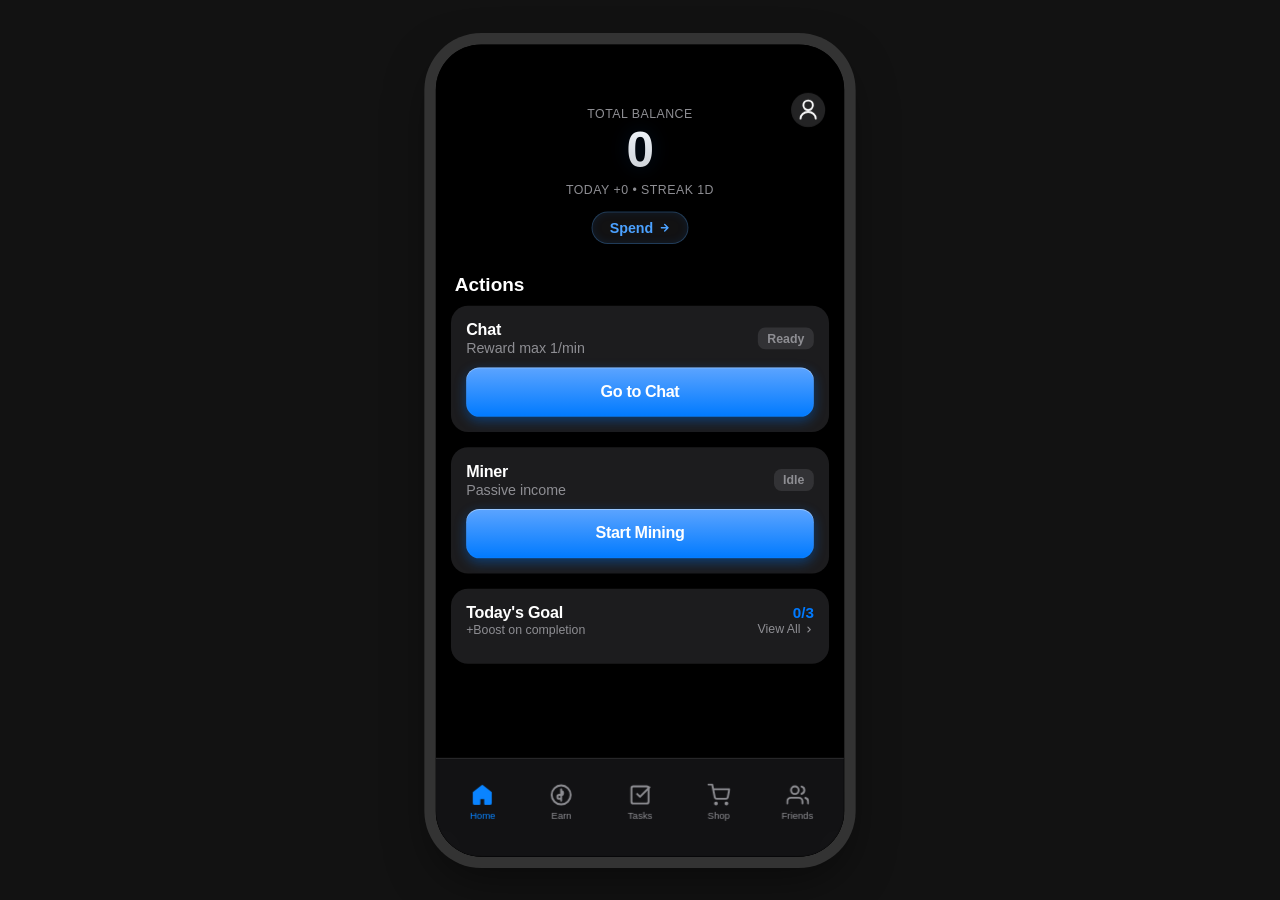
==== static/index.html @ 1d09bb8a "Apply premium polish (gradients, shimmer, particles) and deploy v2.2. Co-authored-by: imthes <102581" ====
<!DOCTYPE html>
<html lang="en">
<head>
    <meta charset="UTF-8">
    <meta name="viewport" content="width=device-width, initial-scale=1.0, maximum-scale=1.0, user-scalable=no, viewport-fit=cover">
    <title>TGM Coin</title>
    <link rel="stylesheet" href="style.css?v=2.2">
    <link rel="stylesheet" href="premium.css?v=2.2">
    <script src="https://telegram.org/js/telegram-web-app.js"></script>
    <style>
      /* Icon fonts simulation */
      .nav-icon {
        font-family: -apple-system, sans-serif; /* Fallback */
      }
    </style>
</head>
<body>
    <div class="desktop-wrapper">
        <div id="app">
            <!-- Dynamic Island / Notch Simulation -->
            <div class="notch"></div>

            <!-- Header (Dynamic) -->
            <header id="main-header">
                <div class="brand">TGM Coin</div>
                <button class="profile-btn">
                  <!-- Person Crop Circle -->
                  <svg width="24" height="24" viewBox="0 0 24 24" fill="none" xmlns="http://www.w3.org/2000/svg">
                    <path d="M12 12C14.7614 12 17 9.76142 17 7C17 4.23858 14.7614 2 12 2C9.23858 2 7 4.23858 7 7C7 9.76142 9.23858 12 12 12Z" stroke="white" stroke-width="2"/>
                    <path d="M4 21C4 17.134 7.58172 14 12 14C16.4183 14 20 17.134 20 21" stroke="white" stroke-width="2" stroke-linecap="round"/>
                  </svg>
                </button>
            </header>

            <!-- Main Content Area -->
            <main>
                <!-- Home Screen -->
                <div id="home" class="view">
                    <div class="balance-hero">
                        <div class="balance-sub">Total Balance</div>
                        <div class="balance-amount" id="balance-display">0</div>
                        <div class="balance-sub">Today +0 • Streak 1d</div>
                        <button class="btn-tinted-pill" onclick="window.location.hash='#/shop'">
                          <span>Spend</span>
                          <svg width="12" height="12" viewBox="0 0 24 24" fill="none" stroke="currentColor" stroke-width="3" stroke-linecap="round" stroke-linejoin="round"><path d="M5 12h14M12 5l7 7-7 7"/></svg>
                        </button>
                    </div>

                    <h2>Actions</h2>
                    <!-- Chat Card -->
                    <div class="card">
                        <div class="card-header">
                            <div class="item-info">
                                <h3>Chat</h3>
                                <div class="item-price">Reward max 1/min</div>
                            </div>
                            <span class="status-chip" id="chat-status">Ready</span>
                        </div>
                        <button class="btn-filled" id="chat-btn">Go to Chat</button>
                    </div>

                    <!-- Miner Card -->
                    <div class="card">
                        <div class="card-header">
                            <div class="item-info">
                                <h3>Miner</h3>
                                <div class="item-price">Passive income</div>
                            </div>
                            <span class="status-chip" id="miner-status">Idle</span>
                        </div>
                        <button class="btn-filled" id="miner-btn">Start Mining</button>
                    </div>

                    <!-- Tasks Row -->
                    <div class="card tappable" onclick="window.location.hash='#/tasks'">
                        <div class="card-header">
                            <div class="item-info">
                                <h3>Today's Goal</h3>
                                <div class="item-price" style="font-size: 13px;">+Boost on completion</div>
                            </div>
                            <div style="text-align: right;">
                                <span id="tasks-progress" style="font-weight: 600; color: var(--accent-color);">0/3</span>
                                <div style="font-size: 13px; color: var(--text-secondary); display: flex; align-items: center; justify-content: flex-end; gap: 4px;">
                                  View All
                                  <svg width="10" height="10" viewBox="0 0 24 24" fill="none" stroke="currentColor" stroke-width="3" stroke-linecap="round" stroke-linejoin="round"><path d="M9 18l6-6-6-6"/></svg>
                                </div>
                            </div>
                        </div>
                    </div>
                </div>

                <!-- Earn Screen -->
                <div id="earn" class="view" style="display: none;">
                    <h1 class="large-title">Earn</h1>
                    <div class="card">
                        <h3>Chat Rewards</h3>
                        <p class="item-price" style="margin-top: 8px; line-height: 1.5;">
                            Send a message in the group to earn coins instantly. The cooldown is 1 minute between rewards.
                        </p>
                        <button class="btn-filled" style="margin-top: 24px;">Check Status</button>
                    </div>
                </div>

                <!-- Tasks Screen -->
                <div id="tasks" class="view" style="display: none;">
                    <h1 class="large-title">Tasks</h1>
                    <h2>Daily</h2>
                    <div class="list-group">
                        <div class="list-item">
                            <div class="item-info">
                                <h4>Daily Login</h4>
                                <div class="item-price">+100 TGM</div>
                            </div>
                            <button class="btn-gray-pill">Claim</button>
                        </div>
                        <div class="list-item">
                            <div class="item-info">
                                <h4>Send 10 Messages</h4>
                                <div class="item-price">+50 TGM</div>
                            </div>
                            <button class="btn-gray-pill" disabled style="background: transparent; color: var(--text-secondary);">0/10</button>
                        </div>
                    </div>
                </div>

                <!-- Shop Screen -->
                <div id="shop" class="view" style="display: none;">
                    <h1 class="large-title">Shop</h1>
                    <h2>Boosters</h2>
                    <div id="shop-list" class="list-group">
                        <!-- Populated by JS -->
                    </div>
                </div>

                <!-- Friends Screen -->
                <div id="friends" class="view" style="display: none;">
                    <h1 class="large-title">Friends</h1>
                    <div class="empty-state">
                        <div class="sf-symbol-large">
                          <svg width="64" height="64" viewBox="0 0 24 24" fill="none" stroke="var(--accent-color)" stroke-width="1.5" stroke-linecap="round" stroke-linejoin="round">
                            <path d="M17 21v-2a4 4 0 0 0-4-4H5a4 4 0 0 0-4 4v2"></path>
                            <circle cx="9" cy="7" r="4"></circle>
                            <path d="M23 21v-2a4 4 0 0 0-3-3.87"></path>
                            <path d="M16 3.13a4 4 0 0 1 0 7.75"></path>
                          </svg>
                        </div>
                        <h3>Invite a Friend</h3>
                        <p class="item-price" style="margin: 8px 0 24px 0; max-width: 280px; margin-left: auto; margin-right: auto;">Get a boost when they become active! Share your link below.</p>
                        <button class="btn-filled">Copy Invite Link</button>
                    </div>
                </div>
            </main>

            <!-- Bottom Navigation -->
            <nav>
                <a href="#/home" class="nav-item active">
                    <div class="nav-icon">
                      <!-- House -->
                      <svg width="24" height="24" viewBox="0 0 24 24" fill="currentColor" xmlns="http://www.w3.org/2000/svg">
                        <path d="M3 9.5L12 2.5L21 9.5V20.5C21 21.0523 20.5523 21.5 20 21.5H15V15.5H9V21.5H4C3.44772 21.5 3 21.0523 3 20.5V9.5Z" stroke="currentColor" stroke-width="2" stroke-linejoin="round"/>
                      </svg>
                    </div>
                    <span>Home</span>
                </a>
                <a href="#/earn" class="nav-item">
                    <div class="nav-icon">
                      <!-- Dollar Sign (Earn) -->
                      <svg width="24" height="24" viewBox="0 0 24 24" fill="none" stroke="currentColor" stroke-width="2" stroke-linecap="round" stroke-linejoin="round">
                        <circle cx="12" cy="12" r="10"></circle>
                        <path d="M12 6v12M12 8a2 2 0 0 1 0 4h-2a2 2 0 0 0 0 4h2"></path>
                      </svg>
                    </div>
                    <span>Earn</span>
                </a>
                <a href="#/tasks" class="nav-item">
                    <div class="nav-icon">
                      <!-- Checkmark Square (Tasks) -->
                      <svg width="24" height="24" viewBox="0 0 24 24" fill="none" stroke="currentColor" stroke-width="2" stroke-linecap="round" stroke-linejoin="round">
                        <rect x="3" y="3" width="18" height="18" rx="2" ry="2"></rect>
                        <polyline points="9 11 12 14 22 4"></polyline>
                      </svg>
                    </div>
                    <span>Tasks</span>
                </a>
                <a href="#/shop" class="nav-item">
                    <div class="nav-icon">
                      <!-- Shopping Cart -->
                      <svg width="24" height="24" viewBox="0 0 24 24" fill="none" stroke="currentColor" stroke-width="2" stroke-linecap="round" stroke-linejoin="round">
                        <circle cx="9" cy="21" r="1"></circle>
                        <circle cx="20" cy="21" r="1"></circle>
                        <path d="M1 1h4l2.68 13.39a2 2 0 0 0 2 1.61h9.72a2 2 0 0 0 2-1.61L23 6H6"></path>
                      </svg>
                    </div>
                    <span>Shop</span>
                </a>
                <a href="#/friends" class="nav-item">
                    <div class="nav-icon">
                      <!-- Users (Friends) -->
                      <svg width="24" height="24" viewBox="0 0 24 24" fill="none" stroke="currentColor" stroke-width="2" stroke-linecap="round" stroke-linejoin="round">
                        <path d="M17 21v-2a4 4 0 0 0-4-4H5a4 4 0 0 0-4 4v2"></path>
                        <circle cx="9" cy="7" r="4"></circle>
                        <path d="M23 21v-2a4 4 0 0 0-3-3.87"></path>
                        <path d="M16 3.13a4 4 0 0 1 0 7.75"></path>
                      </svg>
                    </div>
                    <span>Friends</span>
                </a>
            </nav>
        </div>
    </div>
    <script src="app.js?v=2.1"></script>
</body>
</html>
---- static/style.css ----
/* ... Previous styles ... */
:root {
  --bg-color: #000000;
  --text-color: #ffffff;
  --secondary-bg: rgba(28, 28, 30, 0.8);
  --card-bg: #1c1c1e;
  --accent-color: #007aff; /* Apple Blue */
  --accent-gradient: linear-gradient(180deg, #4FA8FF 0%, #007AFF 100%); /* High-Gloss Blue */
  --success-color: #34c759;
  --danger-color: #ff3b30;
  --text-secondary: #8e8e93;
  --separator: #38383a;
  --safe-area-top: env(safe-area-inset-top);
  --safe-area-bottom: env(safe-area-inset-bottom);
  --blur-bg: saturate(180%) blur(20px);
}

body {
  margin: 0;
  padding: 0;
  font-family: -apple-system, BlinkMacSystemFont, "SF Pro Text", "SF Pro Display", "Segoe UI", Roboto, Helvetica, Arial, sans-serif;
  background-color: #121212;
  color: var(--text-color);
  min-height: 100vh;
  display: flex;
  justify-content: center;
  align-items: center;
  overflow: hidden;
  -webkit-font-smoothing: antialiased;
}

/* Desktop Wrapper */
.desktop-wrapper {
    width: 100%;
    max-width: 430px;
    height: 95vh;
    max-height: 932px;
    background-color: #000;
    border-radius: 48px;
    box-shadow: 0 0 0 12px #333, 0 20px 50px rgba(0,0,0,0.5);
    position: relative;
    overflow: hidden;
    transform: scale(0.95);
}

@media (max-width: 480px) {
    body {
        background-color: #000;
        align-items: flex-start;
    }
    .desktop-wrapper {
        max-width: none;
        height: 100vh;
        max-height: none;
        border-radius: 0;
        box-shadow: none;
        transform: none;
    }
    .notch {
        display: none;
    }
}

#app {
  display: flex;
  flex-direction: column;
  height: 100%;
  padding-top: var(--safe-area-top);
  padding-bottom: var(--safe-area-bottom);
  box-sizing: border-box;
  position: relative;
  background-color: #000;
}

/* Notch */
.notch {
    position: absolute;
    top: 11px;
    left: 50%;
    transform: translateX(-50%);
    width: 125px;
    height: 37px;
    background-color: #000;
    border-radius: 20px;
    z-index: 9999;
    pointer-events: none;
}

/* Header */
header {
  position: absolute;
  top: 47px;
  left: 0;
  right: 0;
  height: 44px;
  display: flex;
  justify-content: space-between;
  align-items: center;
  padding-left: 20px;
  padding-right: 20px;
  z-index: 100;
}

.brand {
  font-weight: 600;
  font-size: 17px;
  opacity: 0;
}

.profile-btn {
  background: rgba(44, 44, 46, 0.8);
  border: none;
  width: 36px;
  height: 36px;
  border-radius: 50%;
  display: flex;
  align-items: center;
  justify-content: center;
  cursor: pointer;
  backdrop-filter: blur(10px);
  padding: 0;
  transition: transform 0.1s;
}

.profile-btn:active {
    transform: scale(0.92);
}

/* Main Content */
main {
  flex: 1;
  overflow-y: auto;
  -webkit-overflow-scrolling: touch;
  padding-top: 44px;
  padding-bottom: 90px;
  padding-left: 16px;
  padding-right: 16px;
  scrollbar-width: none;
}
main::-webkit-scrollbar {
    display: none;
}

.view {
  padding-top: 12px;
  min-height: 100%;
  box-sizing: border-box;
  animation: fadeIn 0.3s ease-out;
}

@keyframes fadeIn {
    from { opacity: 0; transform: translateY(10px); }
    to { opacity: 1; transform: translateY(0); }
}

/* Typography */
h1.large-title {
  font-family: "SF Pro Display", "SF Pro Text", -apple-system, sans-serif;
  font-size: 34px;
  font-weight: 700;
  margin-top: 24px;
  margin-bottom: 16px;
  letter-spacing: 0.37px;
  color: #fff;
}

h2 {
  font-size: 20px;
  font-weight: 600;
  margin-top: 32px;
  margin-bottom: 10px;
  color: var(--text-color);
  padding-left: 4px;
}

h3 {
  font-size: 17px;
  font-weight: 600;
  margin: 0;
  letter-spacing: -0.24px;
}

/* Cards & Lists */
.card {
  background-color: var(--card-bg);
  border-radius: 18px;
  padding: 16px;
  margin-bottom: 16px;
  transition: background-color 0.2s;
  box-shadow: 0 4px 12px rgba(0, 0, 0, 0.2);
}

.card-header {
    display: flex;
    justify-content: space-between;
    align-items: center;
    margin-bottom: 12px;
}

.tappable:active {
    background-color: #2c2c2e;
}

.list-group {
  background-color: var(--card-bg);
  border-radius: 16px;
  overflow: hidden;
  margin-bottom: 20px;
}

.list-item {
  padding: 16px;
  display: flex;
  justify-content: space-between;
  align-items: center;
  background-color: var(--card-bg);
  border-bottom: 0.5px solid #38383a;
  height: 44px;
}

.list-item:last-child {
  border-bottom: none;
}

.item-info h4 {
  margin: 0 0 2px 0;
  font-size: 17px;
  font-weight: 400;
}

.item-price {
  color: var(--text-secondary);
  font-size: 15px;
}

/* Balance Hero */
.balance-hero {
  text-align: center;
  margin-top: 10px;
  margin-bottom: 32px;
}

.balance-amount {
  font-family: "SF Pro Display", sans-serif;
  font-size: 52px;
  font-weight: 700;
  background: linear-gradient(180deg, #FFFFFF 0%, #D0D0D0 100%);
  -webkit-background-clip: text;
  -webkit-text-fill-color: transparent;
  margin-bottom: 4px;
  letter-spacing: -0.5px;
  font-variant-numeric: tabular-nums;
  /* Slight blue tint reflection */
  text-shadow: 0 0 20px rgba(0, 122, 255, 0.15);
}

.balance-sub {
  font-size: 13px;
  color: var(--text-secondary);
  font-weight: 500;
  text-transform: uppercase;
  letter-spacing: 0.5px;
}

/* --- ULTRA-REALISTIC APPLE BUTTONS --- */

/* 1. Large High-Gloss Button (CTA) */
.btn-filled {
  /* Vertical Gradient: Top lighter blue -> Bottom standard blue */
  background: linear-gradient(180deg, #5CA4FF 0%, #007AFF 100%);
  color: white;
  border: none;
  height: 52px;
  border-radius: 14px;
  width: 100%;
  font-family: -apple-system, BlinkMacSystemFont, sans-serif;
  font-size: 17px;
  font-weight: 600;
  cursor: pointer;
  display: flex;
  align-items: center;
  justify-content: center;
  letter-spacing: -0.4px;

  /* Inner Bevel (Top White Highlight) + Drop Shadow (Glow) */
  box-shadow:
      inset 0 1px 0 rgba(255, 255, 255, 0.35), /* Top Shine */
      inset 0 0 2px rgba(255, 255, 255, 0.1), /* Inner Glow */
      0 4px 12px rgba(0, 122, 255, 0.4), /* Outer Blue Glow */
      0 2px 4px rgba(0,0,0,0.15); /* Depth Shadow */

  transition: transform 0.1s cubic-bezier(0.4, 0, 0.2, 1), box-shadow 0.2s, filter 0.2s;
}

.btn-filled:active {
  transform: scale(0.97);
  background: linear-gradient(180deg, #3A90FF 0%, #0066D6 100%); /* Slightly darker on press */
  box-shadow:
      inset 0 1px 2px rgba(0,0,0,0.2), /* Inset Shadow */
      0 2px 6px rgba(0, 122, 255, 0.3); /* Reduced Glow */
  filter: brightness(0.95);
}

.btn-filled:disabled {
    background: #3a3a3c;
    color: #636366;
    box-shadow: none;
    transform: none;
    cursor: default;
}

/* 2. Small Tinted Pill (Spend) - Glossy */
.btn-tinted-pill {
    margin-top: 16px;
    background: rgba(30, 30, 32, 0.6);
    color: #4BA1FF; /* Lighter Blue Text */
    border: 1px solid rgba(75, 161, 255, 0.3); /* Subtle Blue Border */
    height: 34px;
    padding: 0 18px;
    border-radius: 17px;
    font-size: 15px;
    font-weight: 600;
    cursor: pointer;
    display: inline-flex;
    align-items: center;
    gap: 6px;

    /* Inner Glow */
    box-shadow: inset 0 0 10px rgba(0, 122, 255, 0.1);

    transition: background-color 0.2s, transform 0.1s;
}

.btn-tinted-pill:active {
    background: rgba(0, 122, 255, 0.2);
    transform: scale(0.96);
    border-color: rgba(75, 161, 255, 0.5);
}

/* 3. Gray Pill (Claim/Buy Small) */
.btn-gray-pill {
    background: rgba(142, 142, 147, 0.15);
    color: #4BA1FF;
    border: none;
    height: 30px;
    padding: 0 14px;
    border-radius: 15px;
    font-size: 14px;
    font-weight: 600;
    cursor: pointer;
    transition: opacity 0.2s, transform 0.1s;
}

.btn-gray-pill:active {
    opacity: 0.7;
    transform: scale(0.96);
}

/* Status Chip */
.status-chip {
  padding: 4px 10px;
  border-radius: 8px;
  font-size: 13px;
  font-weight: 600;
  background: rgba(142, 142, 147, 0.2);
  color: var(--text-secondary);
}

.status-chip.ready {
  background: rgba(48, 209, 88, 0.2);
  color: #30D158;
}

/* Tab Bar */
nav {
  position: absolute;
  bottom: 0;
  left: 0;
  right: 0;
  height: 83px;
  background-color: rgba(22, 22, 24, 0.85);
  backdrop-filter: saturate(180%) blur(20px);
  -webkit-backdrop-filter: saturate(180%) blur(20px);
  border-top: 0.5px solid rgba(255, 255, 255, 0.1);
  display: flex;
  justify-content: space-between;
  padding: 0 8px;
  padding-bottom: 20px;
  z-index: 1000;
}

.nav-item {
  flex: 1;
  display: flex;
  flex-direction: column;
  justify-content: center;
  align-items: center;
  text-decoration: none;
  color: #8e8e93;
  font-size: 10px;
  font-weight: 500;
  padding-top: 6px;
  transition: color 0.2s;
}

.nav-item.active {
  color: #0A84FF;
}

.nav-icon {
  width: 28px;
  height: 28px;
  margin-bottom: 2px;
  display: flex;
  align-items: center;
  justify-content: center;
}

/* Friends Empty State */
.empty-state {
    display: flex;
    flex-direction: column;
    align-items: center;
    text-align: center;
    padding: 40px 20px;
    background: var(--card-bg);
    border-radius: 18px;
}

.sf-symbol-large {
    margin-bottom: 16px;
    color: var(--accent-color);
}

/* Animations - Particles */
.boost-burst {
    display: flex;
    flex-direction: column;
    align-items: center;
    justify-content: center;
}

.burst-circle {
    width: 100px;
    height: 100px;
    border-radius: 50%;
    background: radial-gradient(circle, rgba(0,122,255,0.8) 0%, rgba(0,0,0,0) 70%);
    animation: burstScale 0.6s ease-out forwards;
    opacity: 0;
}

.burst-text {
    font-family: 'SF Pro Display', sans-serif;
    font-size: 32px;
    font-weight: 800;
    color: #fff;
    text-shadow: 0 2px 10px rgba(0,122,255,0.5);
    margin-top: -60px;
    animation: textFloat 1.5s ease-out forwards;
    opacity: 0;
}

@keyframes burstScale {
    0% { transform: scale(0.2); opacity: 0; }
    50% { opacity: 1; }
    100% { transform: scale(2.0); opacity: 0; }
}

@keyframes textFloat {
    0% { transform: translateY(20px); opacity: 0; }
    20% { opacity: 1; transform: translateY(0); }
    80% { opacity: 1; transform: translateY(-20px); }
    100% { opacity: 0; transform: translateY(-40px); }
}
---- static/premium.css ----
/* ... Previous styles ... */

/* --- SHIMMER EFFECT FOR BOOST CARDS --- */
@keyframes shimmer {
  0% { transform: translateX(-150%); }
  100% { transform: translateX(150%); }
}

.card.boost-card {
    background: linear-gradient(135deg, rgba(28, 28, 30, 0.95), rgba(44, 44, 46, 0.95));
    border: 1px solid rgba(255, 255, 255, 0.08);
    box-shadow: 0 4px 20px rgba(0, 0, 0, 0.4), inset 0 1px 0 rgba(255, 255, 255, 0.1);
    position: relative;
    overflow: hidden;
    transition: transform 0.2s cubic-bezier(0.3, 0, 0.3, 1), box-shadow 0.2s, border-color 0.2s;
    backdrop-filter: blur(10px);
}

.card.boost-card:active {
    transform: scale(0.98);
}

.card.boost-card:hover { /* Slight hover effect for desktop */
    border-color: rgba(255, 255, 255, 0.15);
    box-shadow: 0 8px 30px rgba(0, 0, 0, 0.5), inset 0 1px 0 rgba(255, 255, 255, 0.2);
}

/* Shimmer Overlay */
.card.boost-card::after {
    content: '';
    position: absolute;
    top: 0;
    left: 0;
    width: 100%;
    height: 100%;
    background: linear-gradient(
        90deg,
        transparent,
        rgba(255, 255, 255, 0.05),
        transparent
    );
    transform: translateX(-150%);
    animation: shimmer 2.5s infinite;
    pointer-events: none;
}

/* Boost Icons with Glow */
.boost-icon-wrapper {
    width: 44px;
    height: 44px;
    border-radius: 12px;
    display: flex;
    align-items: center;
    justify-content: center;
    font-size: 22px;
    position: relative;
    box-shadow: 0 4px 10px rgba(0, 0, 0, 0.3);
}

/* Specific Icon Glows based on type (can be generic too) */
.boost-icon-wrapper {
    background: linear-gradient(135deg, #323232, #1c1c1e);
    border: 1px solid rgba(255, 255, 255, 0.1);
}

/* --- PARTICLE ANIMATION --- */
.particle {
    position: fixed;
    pointer-events: none;
    background: radial-gradient(circle, #fff, rgba(0,122,255,0.8));
    border-radius: 50%;
    width: 8px;
    height: 8px;
    z-index: 9999;
    opacity: 0;
}

@keyframes flyOut {
    0% { transform: translate(0, 0) scale(0.5); opacity: 1; }
    100% { transform: translate(var(--tx), var(--ty)) scale(0); opacity: 0; }
}

/* --- MODAL / OVERLAY --- */
.success-overlay {
    position: fixed;
    top: 0;
    left: 0;
    right: 0;
    bottom: 0;
    background: rgba(0,0,0,0.6);
    backdrop-filter: blur(5px);
    z-index: 2000;
    display: flex;
    align-items: center;
    justify-content: center;
    opacity: 0;
    pointer-events: none;
    transition: opacity 0.3s;
}

.success-card {
    background: rgba(28, 28, 30, 0.95);
    border: 1px solid rgba(255, 255, 255, 0.1);
    border-radius: 24px;
    padding: 32px;
    text-align: center;
    transform: scale(0.8);
    transition: transform 0.3s cubic-bezier(0.34, 1.56, 0.64, 1);
    box-shadow: 0 20px 50px rgba(0,0,0,0.5);
    min-width: 200px;
}

.success-icon {
    font-size: 48px;
    margin-bottom: 16px;
    display: block;
    animation: bounce 0.5s cubic-bezier(0.34, 1.56, 0.64, 1);
}

@keyframes bounce {
    0% { transform: scale(0); }
    80% { transform: scale(1.2); }
    100% { transform: scale(1); }
}
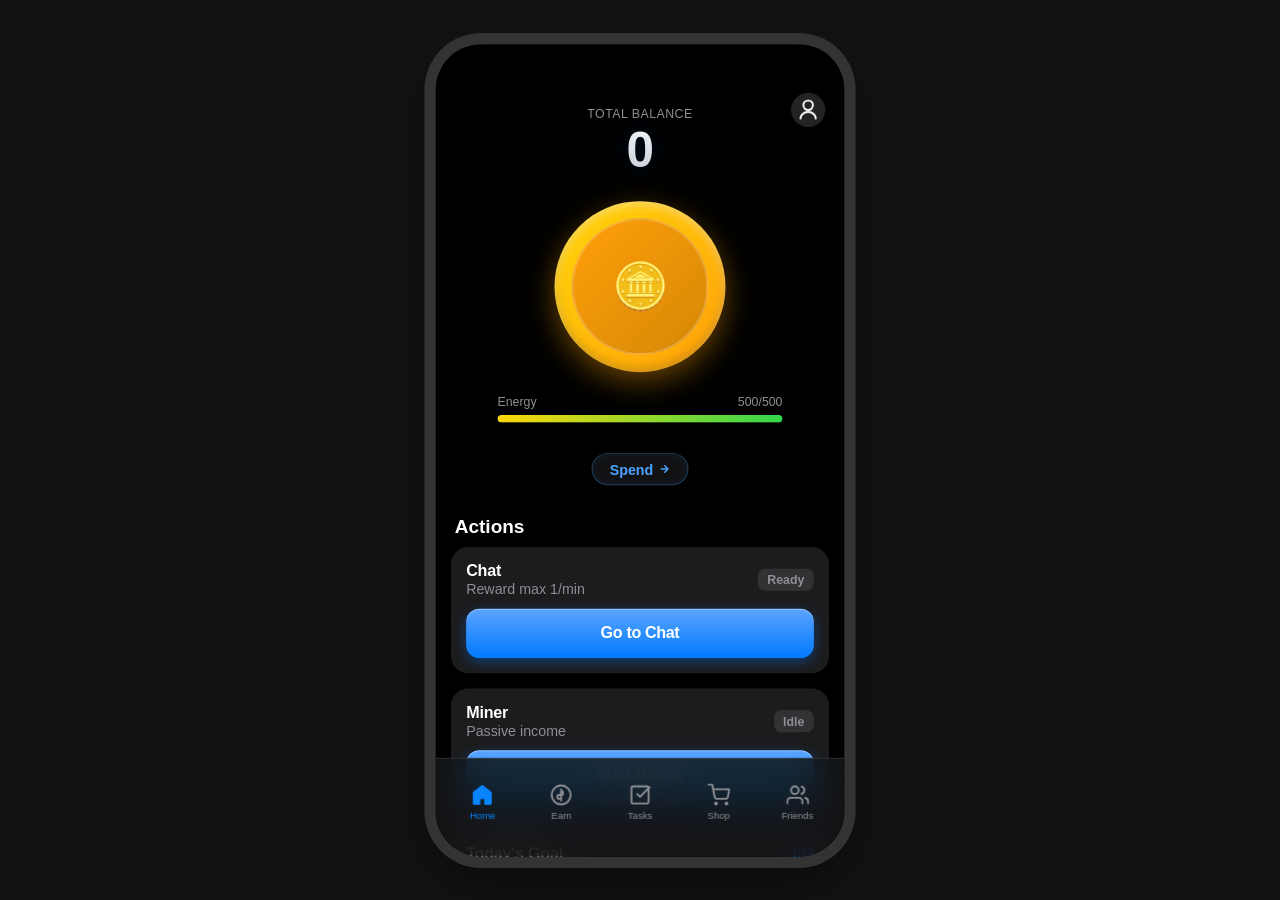
==== commit deb10f5f: "Implement core gameplay loop (Tapping, Energy) and Boosts logic. - Implemented Tapping logic in `app" ====
--- a/static/index.html
+++ b/static/index.html
@@ -4,8 +4,8 @@
     <meta charset="UTF-8">
     <meta name="viewport" content="width=device-width, initial-scale=1.0, maximum-scale=1.0, user-scalable=no, viewport-fit=cover">
     <title>TGM Coin</title>
-    <link rel="stylesheet" href="style.css?v=2.2">
-    <link rel="stylesheet" href="premium.css?v=2.2">
+    <link rel="stylesheet" href="style.css?v=2.4">
+    <link rel="stylesheet" href="premium.css?v=2.4">
     <script src="https://telegram.org/js/telegram-web-app.js"></script>
     <style>
       /* Icon fonts simulation */
@@ -39,8 +39,26 @@
                     <div class="balance-hero">
                         <div class="balance-sub">Total Balance</div>
                         <div class="balance-amount" id="balance-display">0</div>
-                        <div class="balance-sub">Today +0 • Streak 1d</div>
-                        <button class="btn-tinted-pill" onclick="window.location.hash='#/shop'">
+
+                        <!-- Tap Area -->
+                        <div id="tap-area" class="tap-coin">
+                            <div class="coin-inner">
+                                <span style="font-size: 48px;">🪙</span>
+                            </div>
+                        </div>
+
+                        <!-- Energy Bar -->
+                        <div class="energy-container">
+                            <div class="energy-info">
+                                <span class="energy-label">Energy</span>
+                                <span class="energy-val" id="energy-val">500/500</span>
+                            </div>
+                            <div class="progress-bar-bg">
+                                <div class="progress-bar-fill" id="energy-bar" style="width: 100%;"></div>
+                            </div>
+                        </div>
+
+                        <button class="btn-tinted-pill" onclick="window.location.hash='#/shop'" style="margin-top: 16px;">
                           <span>Spend</span>
                           <svg width="12" height="12" viewBox="0 0 24 24" fill="none" stroke="currentColor" stroke-width="3" stroke-linecap="round" stroke-linejoin="round"><path d="M5 12h14M12 5l7 7-7 7"/></svg>
                         </button>
@@ -208,6 +226,6 @@
             </nav>
         </div>
     </div>
-    <script src="app.js?v=2.1"></script>
+    <script src="app.js?v=2.4"></script>
 </body>
 </html>
--- a/static/premium.css
+++ b/static/premium.css
@@ -122,3 +122,85 @@
     80% { transform: scale(1.2); }
     100% { transform: scale(1); }
 }
+
+/* --- TAPPING & ENERGY --- */
+.tap-coin {
+    width: 180px;
+    height: 180px;
+    margin: 24px auto;
+    border-radius: 50%;
+    background: linear-gradient(135deg, #FFD60A, #FF9F0A);
+    box-shadow:
+        0 10px 30px rgba(255, 159, 10, 0.4),
+        inset 0 4px 10px rgba(255,255,255,0.4),
+        inset 0 -4px 10px rgba(0,0,0,0.2);
+    display: flex;
+    align-items: center;
+    justify-content: center;
+    cursor: pointer;
+    transition: transform 0.1s cubic-bezier(0.3, 0, 0.4, 1.5), box-shadow 0.1s;
+    user-select: none;
+    -webkit-tap-highlight-color: transparent;
+}
+
+.tap-coin:active {
+    transform: scale(0.92);
+    box-shadow:
+        0 4px 15px rgba(255, 159, 10, 0.3),
+        inset 0 4px 20px rgba(0,0,0,0.3);
+}
+
+.coin-inner {
+    width: 140px;
+    height: 140px;
+    border-radius: 50%;
+    background: linear-gradient(135deg, #FF9F0A, #d48806);
+    display: flex;
+    align-items: center;
+    justify-content: center;
+    border: 2px solid rgba(255,255,255,0.2);
+}
+
+.energy-container {
+    margin: 0 auto 16px;
+    max-width: 300px;
+    text-align: left;
+}
+
+.energy-info {
+    display: flex;
+    justify-content: space-between;
+    font-size: 13px;
+    color: var(--text-secondary);
+    margin-bottom: 6px;
+    font-weight: 500;
+}
+
+.progress-bar-bg {
+    height: 8px;
+    background: rgba(255,255,255,0.1);
+    border-radius: 4px;
+    overflow: hidden;
+}
+
+.progress-bar-fill {
+    height: 100%;
+    background: linear-gradient(90deg, #FFD60A, #32D74B);
+    border-radius: 4px;
+    transition: width 0.3s ease-out;
+    box-shadow: 0 0 10px rgba(50, 215, 75, 0.4);
+}
+
+.burst-text {
+    font-size: 28px;
+    font-weight: 800;
+    color: #fff;
+    text-shadow: 0 2px 10px rgba(0,0,0,0.5);
+    animation: floatUp 1.5s cubic-bezier(0.19, 1, 0.22, 1) forwards;
+}
+
+@keyframes floatUp {
+    0% { transform: translate(-50%, -50%) scale(0.5); opacity: 0; }
+    20% { transform: translate(-50%, -80%) scale(1.2); opacity: 1; }
+    100% { transform: translate(-50%, -200%) scale(1); opacity: 0; }
+}
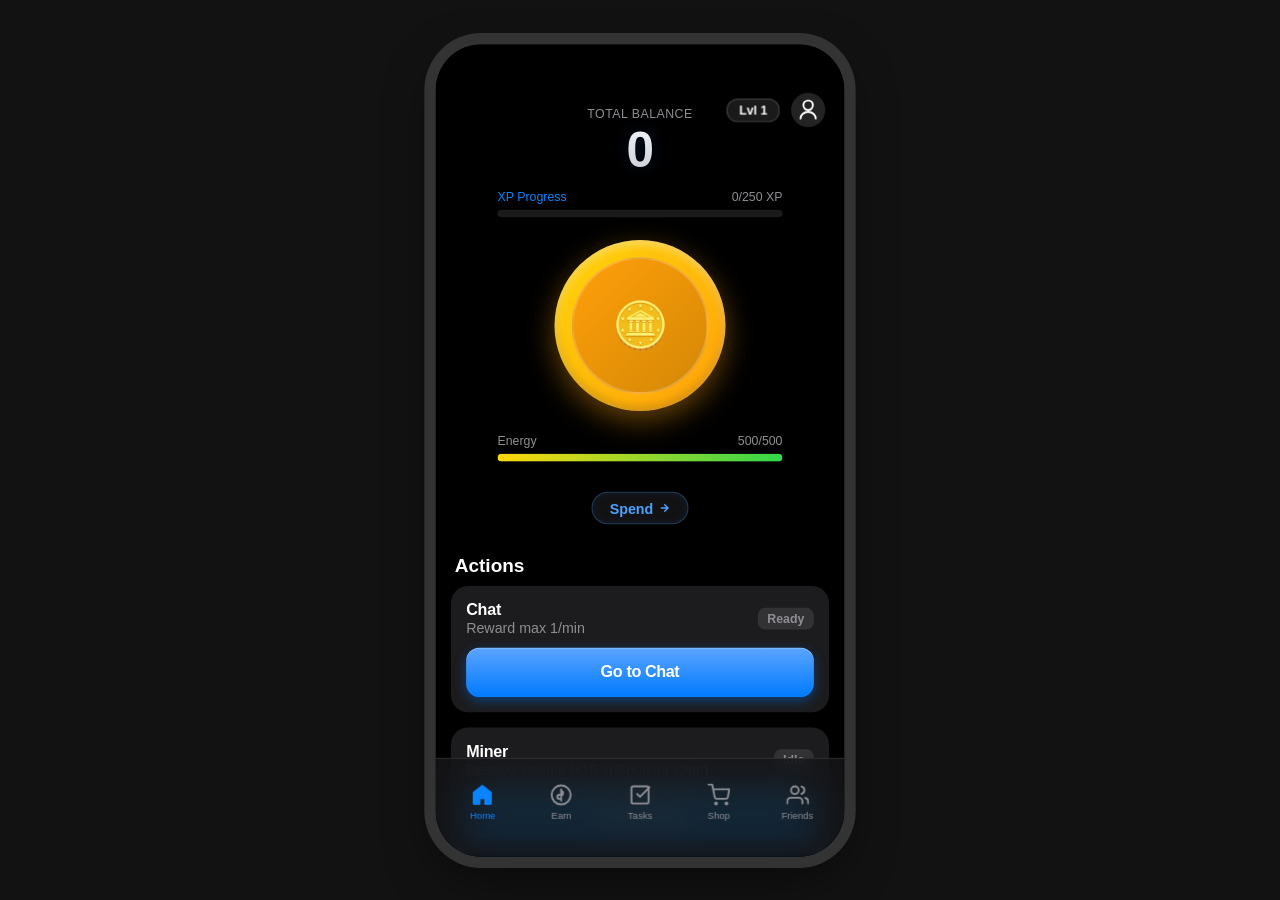
==== commit 58d87af3: "Implement XP Leveling, Premium System, and Referral Rewards (Modules 1-4). - Added XP, Level, and Pr" ====
--- a/static/index.html
+++ b/static/index.html
@@ -4,8 +4,8 @@
     <meta charset="UTF-8">
     <meta name="viewport" content="width=device-width, initial-scale=1.0, maximum-scale=1.0, user-scalable=no, viewport-fit=cover">
     <title>TGM Coin</title>
-    <link rel="stylesheet" href="style.css?v=2.4">
-    <link rel="stylesheet" href="premium.css?v=2.4">
+    <link rel="stylesheet" href="style.css?v=2.5">
+    <link rel="stylesheet" href="premium.css?v=2.5">
     <script src="https://telegram.org/js/telegram-web-app.js"></script>
     <style>
       /* Icon fonts simulation */
@@ -23,7 +23,9 @@
             <!-- Header (Dynamic) -->
             <header id="main-header">
                 <div class="brand">TGM Coin</div>
-                <button class="profile-btn">
+                <div style="flex: 1;"></div>
+                <div id="level-badge" class="level-badge">Lvl 1</div>
+                <button class="profile-btn" style="margin-left: 12px;">
                   <!-- Person Crop Circle -->
                   <svg width="24" height="24" viewBox="0 0 24 24" fill="none" xmlns="http://www.w3.org/2000/svg">
                     <path d="M12 12C14.7614 12 17 9.76142 17 7C17 4.23858 14.7614 2 12 2C9.23858 2 7 4.23858 7 7C7 9.76142 9.23858 12 12 12Z" stroke="white" stroke-width="2"/>
@@ -39,6 +41,17 @@
                     <div class="balance-hero">
                         <div class="balance-sub">Total Balance</div>
                         <div class="balance-amount" id="balance-display">0</div>
+
+                        <!-- XP Bar -->
+                        <div class="xp-container">
+                            <div class="xp-info">
+                                <span class="xp-label">XP Progress</span>
+                                <span class="xp-val" id="xp-text">0/50 XP</span>
+                            </div>
+                            <div class="xp-bar-bg">
+                                <div class="xp-bar-fill" id="xp-bar-fill" style="width: 0%;"></div>
+                            </div>
+                        </div>
 
                         <!-- Tap Area -->
                         <div id="tap-area" class="tap-coin">
@@ -226,6 +239,6 @@
             </nav>
         </div>
     </div>
-    <script src="app.js?v=2.4"></script>
+    <script src="app.js?v=2.5"></script>
 </body>
 </html>
--- a/static/premium.css
+++ b/static/premium.css
@@ -204,3 +204,52 @@
     20% { transform: translate(-50%, -80%) scale(1.2); opacity: 1; }
     100% { transform: translate(-50%, -200%) scale(1); opacity: 0; }
 }
+
+/* --- XP & LEVELS --- */
+.level-badge {
+    background: rgba(255, 255, 255, 0.1);
+    backdrop-filter: blur(10px);
+    border: 1px solid rgba(255, 255, 255, 0.2);
+    padding: 4px 12px;
+    border-radius: 12px;
+    font-size: 13px;
+    font-weight: 600;
+    color: #fff;
+    display: flex;
+    align-items: center;
+    gap: 4px;
+}
+
+.xp-container {
+    margin: 12px auto 24px;
+    max-width: 300px;
+    text-align: left;
+}
+
+.xp-info {
+    display: flex;
+    justify-content: space-between;
+    font-size: 13px;
+    color: var(--text-secondary);
+    margin-bottom: 6px;
+    font-weight: 500;
+}
+
+.xp-label {
+    color: #0A84FF; /* Blue for XP */
+}
+
+.xp-bar-bg {
+    height: 8px;
+    background: rgba(255,255,255,0.1);
+    border-radius: 4px;
+    overflow: hidden;
+}
+
+.xp-bar-fill {
+    height: 100%;
+    background: linear-gradient(90deg, #0A84FF, #5E5CE6);
+    border-radius: 4px;
+    transition: width 0.3s ease-out;
+    box-shadow: 0 0 10px rgba(10, 132, 255, 0.4);
+}
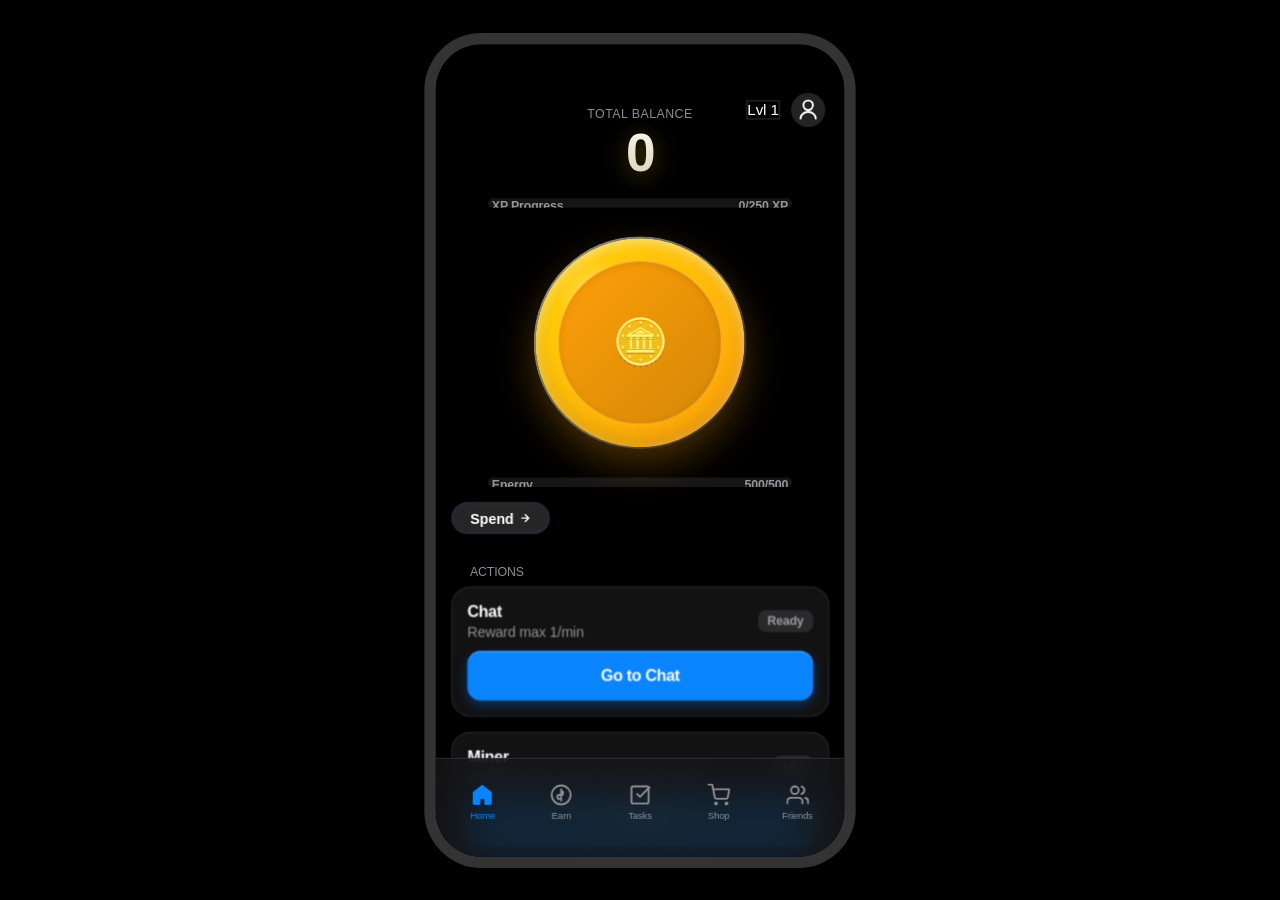
==== commit 276acfc6: "Refine UI with Premium Apple Wallet aesthetics and deploy v2.6. - Overhauled `premium.css` to strict" ====
--- a/static/index.html
+++ b/static/index.html
@@ -4,8 +4,8 @@
     <meta charset="UTF-8">
     <meta name="viewport" content="width=device-width, initial-scale=1.0, maximum-scale=1.0, user-scalable=no, viewport-fit=cover">
     <title>TGM Coin</title>
-    <link rel="stylesheet" href="style.css?v=2.5">
-    <link rel="stylesheet" href="premium.css?v=2.5">
+    <link rel="stylesheet" href="style.css?v=2.6">
+    <link rel="stylesheet" href="premium.css?v=2.6">
     <script src="https://telegram.org/js/telegram-web-app.js"></script>
     <style>
       /* Icon fonts simulation */
@@ -239,6 +239,6 @@
             </nav>
         </div>
     </div>
-    <script src="app.js?v=2.5"></script>
+    <script src="app.js?v=2.6"></script>
 </body>
 </html>
--- a/static/premium.css
+++ b/static/premium.css
@@ -1,28 +1,322 @@
-/* ... Previous styles ... */
-
-/* --- SHIMMER EFFECT FOR BOOST CARDS --- */
+:root {
+  /* Apple iOS 17/18 Dark Mode Palette (Approximated) */
+  --ios-bg: #000000;
+  --ios-card-bg: rgba(28, 28, 30, 0.65);
+  --ios-card-border: rgba(255, 255, 255, 0.12);
+  --ios-separator: rgba(84, 84, 88, 0.65);
+
+  --ios-blue: #0A84FF;
+  --ios-green: #30D158;
+  --ios-indigo: #5E5CE6;
+  --ios-orange: #FF9F0A;
+  --ios-pink: #FF375F;
+  --ios-purple: #BF5AF2;
+  --ios-red: #FF453A;
+  --ios-teal: #64D2FF;
+  --ios-yellow: #FFD60A;
+
+  --ios-gray: #8E8E93;
+  --ios-gray2: #636366;
+  --ios-gray3: #48484A;
+  --ios-gray4: #3A3A3C;
+  --ios-gray5: #2C2C2E;
+  --ios-gray6: #1C1C1E;
+
+  --text-primary: #FFFFFF;
+  --text-secondary: rgba(235, 235, 245, 0.6);
+  --text-tertiary: rgba(235, 235, 245, 0.3);
+
+  --font-stack: -apple-system, BlinkMacSystemFont, "SF Pro Text", "Helvetica Neue", Helvetica, Arial, sans-serif;
+
+  --glass-blur: blur(25px) saturate(180%);
+  --card-radius: 20px;
+  --btn-radius: 14px;
+
+  --shadow-sm: 0 2px 8px rgba(0, 0, 0, 0.12);
+  --shadow-md: 0 8px 24px rgba(0, 0, 0, 0.24);
+  --shadow-lg: 0 16px 48px rgba(0, 0, 0, 0.5);
+}
+
+body {
+  background-color: var(--ios-bg);
+  color: var(--text-primary);
+  font-family: var(--font-stack);
+  -webkit-font-smoothing: antialiased;
+  letter-spacing: -0.01em; /* SF Pro feel */
+}
+
+/* --- CARDS (Apple Wallet Style) --- */
+.card {
+  background: var(--ios-card-bg);
+  backdrop-filter: var(--glass-blur);
+  -webkit-backdrop-filter: var(--glass-blur);
+  border: 1px solid var(--ios-card-border);
+  border-radius: var(--card-radius);
+  padding: 16px;
+  margin-bottom: 16px;
+  box-shadow: var(--shadow-sm);
+  transition: transform 0.3s cubic-bezier(0.25, 1, 0.5, 1), background 0.2s;
+}
+
+.card:active {
+  transform: scale(0.98);
+  background: rgba(44, 44, 46, 0.8);
+}
+
+.card-header {
+  display: flex;
+  justify-content: space-between;
+  align-items: center;
+  margin-bottom: 12px;
+}
+
+/* --- GROUPED LISTS (Settings Style) --- */
+.list-group {
+  background: var(--ios-card-bg); /* Use card bg for the group container */
+  backdrop-filter: var(--glass-blur);
+  -webkit-backdrop-filter: var(--glass-blur);
+  border-radius: var(--card-radius);
+  overflow: hidden; /* Important for corner clipping */
+  margin-bottom: 24px;
+  border: 1px solid var(--ios-card-border);
+}
+
+.list-item {
+  display: flex;
+  align-items: center;
+  justify-content: space-between;
+  padding: 16px;
+  background: transparent; /* Transparent inside group */
+  position: relative;
+  transition: background 0.2s;
+}
+
+.list-item:not(:last-child)::after {
+  content: '';
+  position: absolute;
+  bottom: 0;
+  left: 16px; /* Indent separator */
+  right: 0;
+  height: 0.5px;
+  background: var(--ios-separator);
+}
+
+.list-item:active {
+  background: rgba(255, 255, 255, 0.1);
+}
+
+/* --- TYPOGRAPHY --- */
+h1, h2, h3, h4 {
+  margin: 0;
+  font-weight: 700; /* SF Pro Bold */
+  letter-spacing: -0.022em; /* Tighter headings */
+}
+
+h1.large-title {
+  font-size: 34px;
+  margin: 24px 0 16px 4px; /* Slight indent */
+}
+
+h2 {
+  font-size: 20px; /* Section Header */
+  color: var(--text-secondary);
+  text-transform: uppercase;
+  font-weight: 500;
+  font-size: 13px;
+  margin: 24px 0 8px 16px; /* Section header spacing */
+  letter-spacing: -0.01em;
+}
+
+.balance-amount {
+  font-size: 56px; /* Hero number */
+  font-weight: 700;
+  letter-spacing: -0.03em; /* Very tight for large numbers */
+  text-shadow: 0 4px 24px rgba(255, 214, 10, 0.3); /* Gold glow */
+}
+
+.item-info h3, .item-info h4 {
+  font-size: 17px; /* Standard body size */
+  font-weight: 600;
+  margin-bottom: 2px;
+}
+
+.item-price {
+  font-size: 15px; /* Subhead */
+  color: var(--text-secondary);
+  font-weight: 400;
+}
+
+/* --- BUTTONS --- */
+.btn-filled {
+  width: 100%;
+  background: var(--ios-blue);
+  color: white;
+  border: none;
+  padding: 14px;
+  border-radius: var(--btn-radius);
+  font-size: 17px;
+  font-weight: 600;
+  cursor: pointer;
+  transition: transform 0.2s cubic-bezier(0.25, 1, 0.5, 1), opacity 0.2s;
+}
+
+.btn-filled:active {
+  transform: scale(0.96);
+  opacity: 0.8;
+}
+
+.btn-tinted-pill {
+  background: rgba(255, 255, 255, 0.15); /* Glassy pill */
+  backdrop-filter: blur(10px);
+  color: var(--text-primary);
+  border: none;
+  padding: 8px 20px;
+  border-radius: 20px; /* Fully rounded */
+  font-size: 15px;
+  font-weight: 600;
+  display: flex;
+  align-items: center;
+  gap: 6px;
+  cursor: pointer;
+  transition: background 0.2s;
+}
+
+.btn-tinted-pill:active {
+  background: rgba(255, 255, 255, 0.25);
+}
+
+.btn-gray-pill {
+  background: rgba(142, 142, 147, 0.24); /* System Gray Fill */
+  color: var(--ios-blue);
+  font-weight: 600;
+  font-size: 14px;
+  padding: 6px 14px;
+  border-radius: 16px;
+  border: none;
+  cursor: pointer;
+}
+
+/* --- STATUS CHIPS --- */
+.status-chip {
+  font-size: 13px;
+  font-weight: 600;
+  padding: 4px 10px;
+  border-radius: 8px;
+  background: rgba(142, 142, 147, 0.2);
+  color: var(--text-secondary);
+}
+
+.status-chip.ready {
+  background: rgba(48, 209, 88, 0.2);
+  color: var(--ios-green);
+}
+
+/* --- TAPPING COIN (Enhanced) --- */
+.tap-coin {
+    width: 220px;
+    height: 220px;
+    margin: 32px auto;
+    border-radius: 50%;
+    /* Complex Gradient: Gold to Orange with inner glow */
+    background: radial-gradient(circle at 30% 30%, rgba(255, 255, 255, 0.4) 0%, rgba(255, 255, 255, 0) 20%),
+                linear-gradient(135deg, #FFD60A 0%, #FF9F0A 100%);
+    box-shadow:
+        0 16px 40px rgba(255, 159, 10, 0.3), /* Outer Glow */
+        inset 0 4px 12px rgba(255, 255, 255, 0.5), /* Top Highlight */
+        inset 0 -8px 20px rgba(0, 0, 0, 0.15); /* Bottom Shade */
+
+    display: flex;
+    align-items: center;
+    justify-content: center;
+    cursor: pointer;
+    /* Spring physics for tap */
+    transition: transform 0.15s cubic-bezier(0.175, 0.885, 0.32, 1.275), box-shadow 0.15s;
+    user-select: none;
+    -webkit-tap-highlight-color: transparent;
+    position: relative;
+}
+
+.tap-coin::before {
+    /* Ring Reflection */
+    content: '';
+    position: absolute;
+    inset: -2px;
+    border-radius: 50%;
+    padding: 2px;
+    background: linear-gradient(135deg, rgba(255,255,255,0.6), rgba(255,255,255,0));
+    -webkit-mask: linear-gradient(#fff 0 0) content-box, linear-gradient(#fff 0 0);
+    -webkit-mask-composite: xor;
+    mask-composite: exclude;
+    pointer-events: none;
+}
+
+.tap-coin:active {
+    transform: scale(0.94);
+    box-shadow:
+        0 4px 16px rgba(255, 159, 10, 0.2),
+        inset 0 4px 24px rgba(0, 0, 0, 0.2);
+}
+
+.coin-inner {
+    width: 170px;
+    height: 170px;
+    border-radius: 50%;
+    background: linear-gradient(135deg, #FF9F0A 0%, #D48806 100%);
+    display: flex;
+    align-items: center;
+    justify-content: center;
+    border: 1px solid rgba(255, 255, 255, 0.15);
+    box-shadow: inset 0 2px 8px rgba(0,0,0,0.1);
+}
+
+/* --- ENERGY & XP BARS (Rounded & Smooth) --- */
+.energy-container, .xp-container {
+    background: rgba(142, 142, 147, 0.15); /* Track Color */
+    height: 10px; /* Thicker bars */
+    border-radius: 10px; /* Fully rounded caps */
+    overflow: hidden;
+    position: relative;
+    margin: 16px auto; /* Slightly more spacing */
+    max-width: 320px;
+}
+
+.energy-info, .xp-info {
+    font-size: 13px;
+    font-weight: 600;
+    color: var(--text-secondary);
+    display: flex;
+    justify-content: space-between;
+    padding: 0 4px;
+    margin-bottom: 6px;
+}
+
+.progress-bar-fill, .xp-bar-fill {
+    height: 100%;
+    border-radius: 10px;
+    transition: width 0.4s cubic-bezier(0.25, 1, 0.5, 1);
+}
+
+.progress-bar-fill {
+    /* Apple Green Gradient */
+    background: linear-gradient(90deg, #30D158, #28cd41);
+    box-shadow: 0 0 12px rgba(48, 209, 88, 0.4);
+}
+
+.xp-bar-fill {
+    /* Apple Blue Gradient */
+    background: linear-gradient(90deg, #0A84FF, #007AFF);
+    box-shadow: 0 0 12px rgba(10, 132, 255, 0.4);
+}
+
+/* --- ANIMATIONS --- */
 @keyframes shimmer {
   0% { transform: translateX(-150%); }
   100% { transform: translateX(150%); }
 }
 
 .card.boost-card {
-    background: linear-gradient(135deg, rgba(28, 28, 30, 0.95), rgba(44, 44, 46, 0.95));
-    border: 1px solid rgba(255, 255, 255, 0.08);
-    box-shadow: 0 4px 20px rgba(0, 0, 0, 0.4), inset 0 1px 0 rgba(255, 255, 255, 0.1);
-    position: relative;
-    overflow: hidden;
-    transition: transform 0.2s cubic-bezier(0.3, 0, 0.3, 1), box-shadow 0.2s, border-color 0.2s;
-    backdrop-filter: blur(10px);
-}
-
-.card.boost-card:active {
-    transform: scale(0.98);
-}
-
-.card.boost-card:hover { /* Slight hover effect for desktop */
-    border-color: rgba(255, 255, 255, 0.15);
-    box-shadow: 0 8px 30px rgba(0, 0, 0, 0.5), inset 0 1px 0 rgba(255, 255, 255, 0.2);
+    /* Override specific boost card style to match new system */
+    background: linear-gradient(135deg, rgba(28, 28, 30, 0.8), rgba(44, 44, 46, 0.8));
 }
 
 /* Shimmer Overlay */
@@ -36,41 +330,23 @@
     background: linear-gradient(
         90deg,
         transparent,
-        rgba(255, 255, 255, 0.05),
+        rgba(255, 255, 255, 0.08),
         transparent
     );
     transform: translateX(-150%);
-    animation: shimmer 2.5s infinite;
+    animation: shimmer 3s infinite; /* Slower, more elegant */
     pointer-events: none;
 }
 
-/* Boost Icons with Glow */
-.boost-icon-wrapper {
-    width: 44px;
-    height: 44px;
-    border-radius: 12px;
-    display: flex;
-    align-items: center;
-    justify-content: center;
-    font-size: 22px;
-    position: relative;
-    box-shadow: 0 4px 10px rgba(0, 0, 0, 0.3);
-}
-
-/* Specific Icon Glows based on type (can be generic too) */
-.boost-icon-wrapper {
-    background: linear-gradient(135deg, #323232, #1c1c1e);
-    border: 1px solid rgba(255, 255, 255, 0.1);
-}
-
-/* --- PARTICLE ANIMATION --- */
+/* --- PARTICLES --- */
 .particle {
     position: fixed;
     pointer-events: none;
-    background: radial-gradient(circle, #fff, rgba(0,122,255,0.8));
+    /* Use CSS variable for color if possible, else default */
+    background: radial-gradient(circle, #fff, var(--ios-blue));
     border-radius: 50%;
-    width: 8px;
-    height: 8px;
+    width: 10px; /* Slightly larger */
+    height: 10px;
     z-index: 9999;
     opacity: 0;
 }
@@ -80,18 +356,15 @@
     100% { transform: translate(var(--tx), var(--ty)) scale(0); opacity: 0; }
 }
 
-/* --- MODAL / OVERLAY --- */
+/* --- MODAL (Sheet Style) --- */
 .success-overlay {
     position: fixed;
-    top: 0;
-    left: 0;
-    right: 0;
-    bottom: 0;
-    background: rgba(0,0,0,0.6);
-    backdrop-filter: blur(5px);
+    top: 0; left: 0; right: 0; bottom: 0;
+    background: rgba(0,0,0,0.4);
+    backdrop-filter: blur(8px);
     z-index: 2000;
     display: flex;
-    align-items: center;
+    align-items: center; /* Center for now, could be bottom sheet */
     justify-content: center;
     opacity: 0;
     pointer-events: none;
@@ -101,155 +374,26 @@
 .success-card {
     background: rgba(28, 28, 30, 0.95);
     border: 1px solid rgba(255, 255, 255, 0.1);
-    border-radius: 24px;
+    border-radius: 28px; /* Larger radius */
     padding: 32px;
     text-align: center;
-    transform: scale(0.8);
-    transition: transform 0.3s cubic-bezier(0.34, 1.56, 0.64, 1);
-    box-shadow: 0 20px 50px rgba(0,0,0,0.5);
-    min-width: 200px;
-}
-
-.success-icon {
-    font-size: 48px;
-    margin-bottom: 16px;
-    display: block;
-    animation: bounce 0.5s cubic-bezier(0.34, 1.56, 0.64, 1);
-}
-
-@keyframes bounce {
-    0% { transform: scale(0); }
-    80% { transform: scale(1.2); }
-    100% { transform: scale(1); }
-}
-
-/* --- TAPPING & ENERGY --- */
-.tap-coin {
-    width: 180px;
-    height: 180px;
-    margin: 24px auto;
-    border-radius: 50%;
-    background: linear-gradient(135deg, #FFD60A, #FF9F0A);
-    box-shadow:
-        0 10px 30px rgba(255, 159, 10, 0.4),
-        inset 0 4px 10px rgba(255,255,255,0.4),
-        inset 0 -4px 10px rgba(0,0,0,0.2);
-    display: flex;
-    align-items: center;
-    justify-content: center;
-    cursor: pointer;
-    transition: transform 0.1s cubic-bezier(0.3, 0, 0.4, 1.5), box-shadow 0.1s;
-    user-select: none;
-    -webkit-tap-highlight-color: transparent;
-}
-
-.tap-coin:active {
-    transform: scale(0.92);
-    box-shadow:
-        0 4px 15px rgba(255, 159, 10, 0.3),
-        inset 0 4px 20px rgba(0,0,0,0.3);
-}
-
-.coin-inner {
-    width: 140px;
-    height: 140px;
-    border-radius: 50%;
-    background: linear-gradient(135deg, #FF9F0A, #d48806);
-    display: flex;
-    align-items: center;
-    justify-content: center;
-    border: 2px solid rgba(255,255,255,0.2);
-}
-
-.energy-container {
-    margin: 0 auto 16px;
-    max-width: 300px;
-    text-align: left;
-}
-
-.energy-info {
-    display: flex;
-    justify-content: space-between;
-    font-size: 13px;
-    color: var(--text-secondary);
-    margin-bottom: 6px;
-    font-weight: 500;
-}
-
-.progress-bar-bg {
-    height: 8px;
-    background: rgba(255,255,255,0.1);
-    border-radius: 4px;
-    overflow: hidden;
-}
-
-.progress-bar-fill {
-    height: 100%;
-    background: linear-gradient(90deg, #FFD60A, #32D74B);
-    border-radius: 4px;
-    transition: width 0.3s ease-out;
-    box-shadow: 0 0 10px rgba(50, 215, 75, 0.4);
+    transform: scale(0.9);
+    transition: transform 0.4s cubic-bezier(0.19, 1, 0.22, 1);
+    box-shadow: 0 40px 80px rgba(0,0,0,0.6);
+    min-width: 240px;
 }
 
 .burst-text {
-    font-size: 28px;
-    font-weight: 800;
+    font-size: 32px;
+    font-weight: 800; /* Heavy weight */
     color: #fff;
-    text-shadow: 0 2px 10px rgba(0,0,0,0.5);
-    animation: floatUp 1.5s cubic-bezier(0.19, 1, 0.22, 1) forwards;
+    text-shadow: 0 4px 12px rgba(0,0,0,0.4);
+    animation: floatUp 1.2s cubic-bezier(0.19, 1, 0.22, 1) forwards;
+    letter-spacing: -0.02em;
 }
 
 @keyframes floatUp {
     0% { transform: translate(-50%, -50%) scale(0.5); opacity: 0; }
-    20% { transform: translate(-50%, -80%) scale(1.2); opacity: 1; }
-    100% { transform: translate(-50%, -200%) scale(1); opacity: 0; }
-}
-
-/* --- XP & LEVELS --- */
-.level-badge {
-    background: rgba(255, 255, 255, 0.1);
-    backdrop-filter: blur(10px);
-    border: 1px solid rgba(255, 255, 255, 0.2);
-    padding: 4px 12px;
-    border-radius: 12px;
-    font-size: 13px;
-    font-weight: 600;
-    color: #fff;
-    display: flex;
-    align-items: center;
-    gap: 4px;
-}
-
-.xp-container {
-    margin: 12px auto 24px;
-    max-width: 300px;
-    text-align: left;
-}
-
-.xp-info {
-    display: flex;
-    justify-content: space-between;
-    font-size: 13px;
-    color: var(--text-secondary);
-    margin-bottom: 6px;
-    font-weight: 500;
-}
-
-.xp-label {
-    color: #0A84FF; /* Blue for XP */
-}
-
-.xp-bar-bg {
-    height: 8px;
-    background: rgba(255,255,255,0.1);
-    border-radius: 4px;
-    overflow: hidden;
-}
-
-.xp-bar-fill {
-    height: 100%;
-    background: linear-gradient(90deg, #0A84FF, #5E5CE6);
-    border-radius: 4px;
-    transition: width 0.3s ease-out;
-    box-shadow: 0 0 10px rgba(10, 132, 255, 0.4);
-}
+    20% { transform: translate(-50%, -100%) scale(1.1); opacity: 1; }
+    100% { transform: translate(-50%, -250%) scale(1); opacity: 0; }
+}
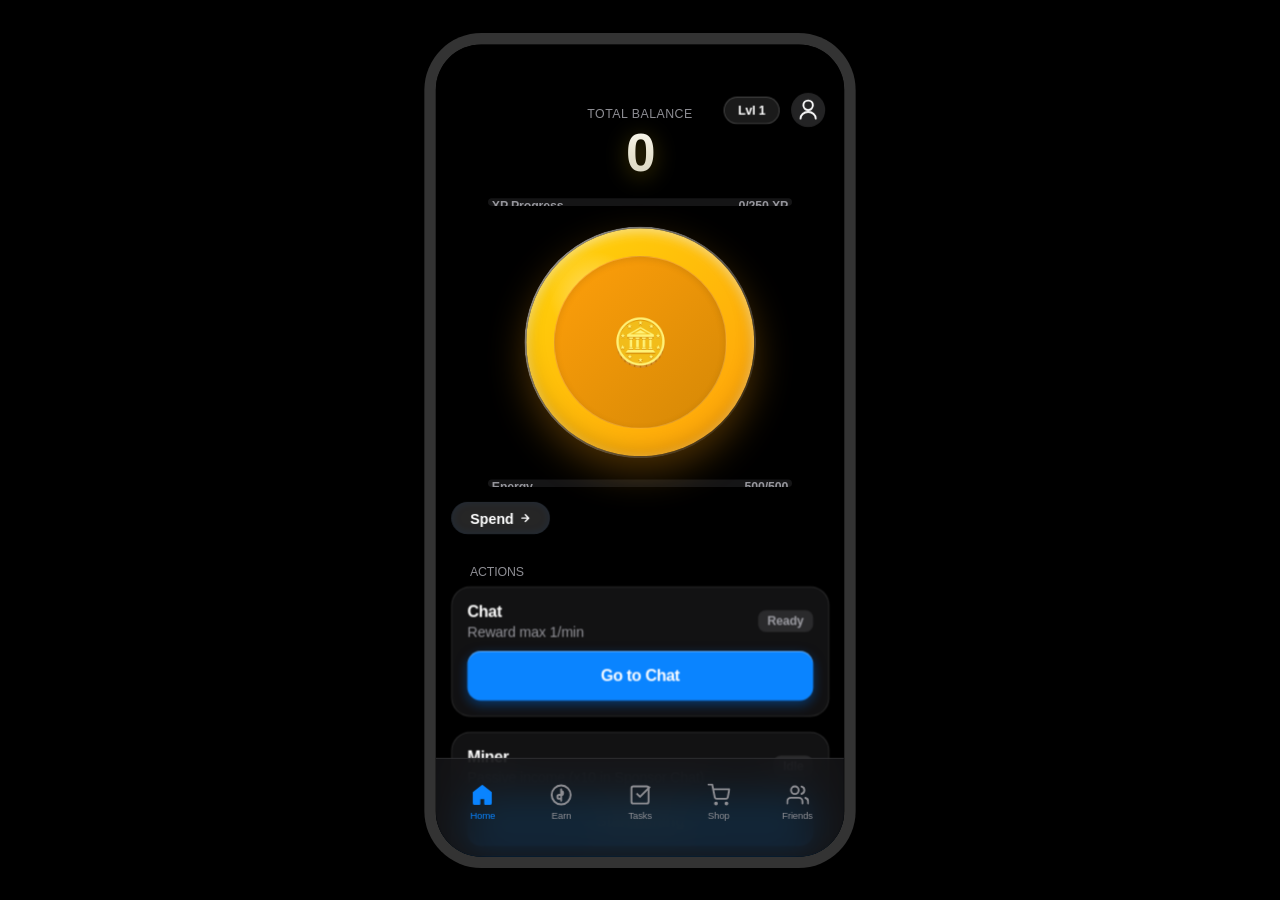
==== commit 18a12b8b: "Fix interaction issues and enhance animations for v2.7. - Fixed `pointer-events` issues in `premium." ====
--- a/static/index.html
+++ b/static/index.html
@@ -4,8 +4,8 @@
     <meta charset="UTF-8">
     <meta name="viewport" content="width=device-width, initial-scale=1.0, maximum-scale=1.0, user-scalable=no, viewport-fit=cover">
     <title>TGM Coin</title>
-    <link rel="stylesheet" href="style.css?v=2.6">
-    <link rel="stylesheet" href="premium.css?v=2.6">
+    <link rel="stylesheet" href="style.css?v=2.7">
+    <link rel="stylesheet" href="premium.css?v=2.7">
     <script src="https://telegram.org/js/telegram-web-app.js"></script>
     <style>
       /* Icon fonts simulation */
@@ -239,6 +239,6 @@
             </nav>
         </div>
     </div>
-    <script src="app.js?v=2.6"></script>
+    <script src="app.js?v=2.7"></script>
 </body>
 </html>
--- a/static/premium.css
+++ b/static/premium.css
@@ -7,24 +7,9 @@
 
   --ios-blue: #0A84FF;
   --ios-green: #30D158;
-  --ios-indigo: #5E5CE6;
   --ios-orange: #FF9F0A;
-  --ios-pink: #FF375F;
-  --ios-purple: #BF5AF2;
-  --ios-red: #FF453A;
-  --ios-teal: #64D2FF;
-  --ios-yellow: #FFD60A;
-
-  --ios-gray: #8E8E93;
-  --ios-gray2: #636366;
-  --ios-gray3: #48484A;
-  --ios-gray4: #3A3A3C;
-  --ios-gray5: #2C2C2E;
-  --ios-gray6: #1C1C1E;
-
   --text-primary: #FFFFFF;
   --text-secondary: rgba(235, 235, 245, 0.6);
-  --text-tertiary: rgba(235, 235, 245, 0.3);
 
   --font-stack: -apple-system, BlinkMacSystemFont, "SF Pro Text", "Helvetica Neue", Helvetica, Arial, sans-serif;
 
@@ -33,8 +18,6 @@
   --btn-radius: 14px;
 
   --shadow-sm: 0 2px 8px rgba(0, 0, 0, 0.12);
-  --shadow-md: 0 8px 24px rgba(0, 0, 0, 0.24);
-  --shadow-lg: 0 16px 48px rgba(0, 0, 0, 0.5);
 }
 
 body {
@@ -42,7 +25,11 @@
   color: var(--text-primary);
   font-family: var(--font-stack);
   -webkit-font-smoothing: antialiased;
-  letter-spacing: -0.01em; /* SF Pro feel */
+  letter-spacing: -0.01em;
+  /* Prevent scroll bouncing/pull-to-refresh on mobile web app */
+  overscroll-behavior-y: none;
+  touch-action: pan-y;
+  -webkit-tap-highlight-color: transparent;
 }
 
 /* --- CARDS (Apple Wallet Style) --- */
@@ -55,28 +42,17 @@
   padding: 16px;
   margin-bottom: 16px;
   box-shadow: var(--shadow-sm);
-  transition: transform 0.3s cubic-bezier(0.25, 1, 0.5, 1), background 0.2s;
-}
-
-.card:active {
-  transform: scale(0.98);
-  background: rgba(44, 44, 46, 0.8);
-}
-
-.card-header {
-  display: flex;
-  justify-content: space-between;
-  align-items: center;
-  margin-bottom: 12px;
+  /* Fix: Remove transform transition on hover/active for card container itself to avoid layout jitter */
+  /* transition: transform ... removed */
 }
 
 /* --- GROUPED LISTS (Settings Style) --- */
 .list-group {
-  background: var(--ios-card-bg); /* Use card bg for the group container */
+  background: var(--ios-card-bg);
   backdrop-filter: var(--glass-blur);
   -webkit-backdrop-filter: var(--glass-blur);
   border-radius: var(--card-radius);
-  overflow: hidden; /* Important for corner clipping */
+  overflow: hidden;
   margin-bottom: 24px;
   border: 1px solid var(--ios-card-border);
 }
@@ -86,8 +62,10 @@
   align-items: center;
   justify-content: space-between;
   padding: 16px;
-  background: transparent; /* Transparent inside group */
+  background: transparent;
   position: relative;
+  /* Fix: Ensure clicks pass through correctly */
+  cursor: pointer;
   transition: background 0.2s;
 }
 
@@ -95,7 +73,7 @@
   content: '';
   position: absolute;
   bottom: 0;
-  left: 16px; /* Indent separator */
+  left: 16px;
   right: 0;
   height: 0.5px;
   background: var(--ios-separator);
@@ -108,40 +86,41 @@
 /* --- TYPOGRAPHY --- */
 h1, h2, h3, h4 {
   margin: 0;
-  font-weight: 700; /* SF Pro Bold */
-  letter-spacing: -0.022em; /* Tighter headings */
+  font-weight: 700;
+  letter-spacing: -0.022em;
 }
 
 h1.large-title {
   font-size: 34px;
-  margin: 24px 0 16px 4px; /* Slight indent */
+  margin: 24px 0 16px 4px;
 }
 
 h2 {
-  font-size: 20px; /* Section Header */
+  font-size: 13px;
   color: var(--text-secondary);
   text-transform: uppercase;
   font-weight: 500;
-  font-size: 13px;
-  margin: 24px 0 8px 16px; /* Section header spacing */
+  margin: 24px 0 8px 16px;
   letter-spacing: -0.01em;
 }
 
 .balance-amount {
-  font-size: 56px; /* Hero number */
+  font-size: 56px;
   font-weight: 700;
-  letter-spacing: -0.03em; /* Very tight for large numbers */
-  text-shadow: 0 4px 24px rgba(255, 214, 10, 0.3); /* Gold glow */
+  letter-spacing: -0.03em;
+  text-shadow: 0 4px 24px rgba(255, 214, 10, 0.3);
+  /* Fix: Ensure numbers don't jump width */
+  font-variant-numeric: tabular-nums;
 }
 
 .item-info h3, .item-info h4 {
-  font-size: 17px; /* Standard body size */
+  font-size: 17px;
   font-weight: 600;
   margin-bottom: 2px;
 }
 
 .item-price {
-  font-size: 15px; /* Subhead */
+  font-size: 15px;
   color: var(--text-secondary);
   font-weight: 400;
 }
@@ -157,7 +136,9 @@
   font-size: 17px;
   font-weight: 600;
   cursor: pointer;
-  transition: transform 0.2s cubic-bezier(0.25, 1, 0.5, 1), opacity 0.2s;
+  /* Fix: Improve touch target & feedback */
+  transition: transform 0.1s cubic-bezier(0.25, 1, 0.5, 1), opacity 0.1s;
+  user-select: none;
 }
 
 .btn-filled:active {
@@ -166,27 +147,30 @@
 }
 
 .btn-tinted-pill {
-  background: rgba(255, 255, 255, 0.15); /* Glassy pill */
+  background: rgba(255, 255, 255, 0.15);
   backdrop-filter: blur(10px);
+  -webkit-backdrop-filter: blur(10px);
   color: var(--text-primary);
   border: none;
   padding: 8px 20px;
-  border-radius: 20px; /* Fully rounded */
+  border-radius: 20px;
   font-size: 15px;
   font-weight: 600;
   display: flex;
   align-items: center;
   gap: 6px;
   cursor: pointer;
-  transition: background 0.2s;
+  transition: background 0.2s, transform 0.1s;
+  user-select: none;
 }
 
 .btn-tinted-pill:active {
   background: rgba(255, 255, 255, 0.25);
+  transform: scale(0.95);
 }
 
 .btn-gray-pill {
-  background: rgba(142, 142, 147, 0.24); /* System Gray Fill */
+  background: rgba(142, 142, 147, 0.24);
   color: var(--ios-blue);
   font-weight: 600;
   font-size: 14px;
@@ -194,6 +178,11 @@
   border-radius: 16px;
   border: none;
   cursor: pointer;
+  transition: opacity 0.2s;
+}
+
+.btn-gray-pill:active {
+    opacity: 0.7;
 }
 
 /* --- STATUS CHIPS --- */
@@ -213,27 +202,29 @@
 
 /* --- TAPPING COIN (Enhanced) --- */
 .tap-coin {
-    width: 220px;
-    height: 220px;
-    margin: 32px auto;
+    width: 240px; /* Increased size for easier tapping */
+    height: 240px;
+    margin: 24px auto;
     border-radius: 50%;
-    /* Complex Gradient: Gold to Orange with inner glow */
+    /* Complex Gradient */
     background: radial-gradient(circle at 30% 30%, rgba(255, 255, 255, 0.4) 0%, rgba(255, 255, 255, 0) 20%),
                 linear-gradient(135deg, #FFD60A 0%, #FF9F0A 100%);
     box-shadow:
-        0 16px 40px rgba(255, 159, 10, 0.3), /* Outer Glow */
-        inset 0 4px 12px rgba(255, 255, 255, 0.5), /* Top Highlight */
-        inset 0 -8px 20px rgba(0, 0, 0, 0.15); /* Bottom Shade */
+        0 16px 40px rgba(255, 159, 10, 0.3),
+        inset 0 4px 12px rgba(255, 255, 255, 0.5),
+        inset 0 -8px 20px rgba(0, 0, 0, 0.15);
 
     display: flex;
     align-items: center;
     justify-content: center;
     cursor: pointer;
-    /* Spring physics for tap */
-    transition: transform 0.15s cubic-bezier(0.175, 0.885, 0.32, 1.275), box-shadow 0.15s;
+    /* Spring physics for tap - Fix: faster response */
+    transition: transform 0.1s cubic-bezier(0.175, 0.885, 0.32, 1.275), box-shadow 0.1s;
     user-select: none;
     -webkit-tap-highlight-color: transparent;
     position: relative;
+    /* Ensure z-index is correct */
+    z-index: 10;
 }
 
 .tap-coin::before {
@@ -251,15 +242,15 @@
 }
 
 .tap-coin:active {
-    transform: scale(0.94);
+    transform: scale(0.92); /* Deeper press */
     box-shadow:
         0 4px 16px rgba(255, 159, 10, 0.2),
         inset 0 4px 24px rgba(0, 0, 0, 0.2);
 }
 
 .coin-inner {
-    width: 170px;
-    height: 170px;
+    width: 180px; /* Adjusted ratio */
+    height: 180px;
     border-radius: 50%;
     background: linear-gradient(135deg, #FF9F0A 0%, #D48806 100%);
     display: flex;
@@ -267,16 +258,17 @@
     justify-content: center;
     border: 1px solid rgba(255, 255, 255, 0.15);
     box-shadow: inset 0 2px 8px rgba(0,0,0,0.1);
+    pointer-events: none; /* Let clicks pass to parent */
 }
 
 /* --- ENERGY & XP BARS (Rounded & Smooth) --- */
 .energy-container, .xp-container {
-    background: rgba(142, 142, 147, 0.15); /* Track Color */
-    height: 10px; /* Thicker bars */
-    border-radius: 10px; /* Fully rounded caps */
+    background: rgba(142, 142, 147, 0.15);
+    height: 8px; /* Slightly thinner for elegance */
+    border-radius: 8px;
     overflow: hidden;
     position: relative;
-    margin: 16px auto; /* Slightly more spacing */
+    margin: 16px auto;
     max-width: 320px;
 }
 
@@ -292,18 +284,16 @@
 
 .progress-bar-fill, .xp-bar-fill {
     height: 100%;
-    border-radius: 10px;
+    border-radius: 8px;
     transition: width 0.4s cubic-bezier(0.25, 1, 0.5, 1);
 }
 
 .progress-bar-fill {
-    /* Apple Green Gradient */
     background: linear-gradient(90deg, #30D158, #28cd41);
     box-shadow: 0 0 12px rgba(48, 209, 88, 0.4);
 }
 
 .xp-bar-fill {
-    /* Apple Blue Gradient */
     background: linear-gradient(90deg, #0A84FF, #007AFF);
     box-shadow: 0 0 12px rgba(10, 132, 255, 0.4);
 }
@@ -317,6 +307,8 @@
 .card.boost-card {
     /* Override specific boost card style to match new system */
     background: linear-gradient(135deg, rgba(28, 28, 30, 0.8), rgba(44, 44, 46, 0.8));
+    /* Fix: Ensure pointer events work */
+    pointer-events: auto;
 }
 
 /* Shimmer Overlay */
@@ -334,18 +326,17 @@
         transparent
     );
     transform: translateX(-150%);
-    animation: shimmer 3s infinite; /* Slower, more elegant */
-    pointer-events: none;
+    animation: shimmer 3s infinite;
+    pointer-events: none; /* CRITICAL: Ensure clicks pass through overlay */
 }
 
 /* --- PARTICLES --- */
 .particle {
     position: fixed;
-    pointer-events: none;
-    /* Use CSS variable for color if possible, else default */
+    pointer-events: none; /* CRITICAL */
     background: radial-gradient(circle, #fff, var(--ios-blue));
     border-radius: 50%;
-    width: 10px; /* Slightly larger */
+    width: 10px;
     height: 10px;
     z-index: 9999;
     opacity: 0;
@@ -362,38 +353,65 @@
     top: 0; left: 0; right: 0; bottom: 0;
     background: rgba(0,0,0,0.4);
     backdrop-filter: blur(8px);
+    -webkit-backdrop-filter: blur(8px);
     z-index: 2000;
     display: flex;
-    align-items: center; /* Center for now, could be bottom sheet */
+    align-items: flex-end; /* Bottom Sheet style */
     justify-content: center;
     opacity: 0;
     pointer-events: none;
     transition: opacity 0.3s;
+    padding-bottom: 32px; /* Bottom spacing */
 }
 
 .success-card {
     background: rgba(28, 28, 30, 0.95);
     border: 1px solid rgba(255, 255, 255, 0.1);
-    border-radius: 28px; /* Larger radius */
-    padding: 32px;
+    border-radius: 28px;
+    padding: 24px 32px;
     text-align: center;
-    transform: scale(0.9);
+    transform: translateY(100%); /* Slide up */
     transition: transform 0.4s cubic-bezier(0.19, 1, 0.22, 1);
-    box-shadow: 0 40px 80px rgba(0,0,0,0.6);
-    min-width: 240px;
+    box-shadow: 0 -10px 40px rgba(0,0,0,0.3);
+    min-width: 300px;
+    display: flex;
+    align-items: center;
+    gap: 16px;
+}
+
+.success-icon {
+    font-size: 32px;
+    margin-bottom: 0; /* Inline layout */
 }
 
 .burst-text {
     font-size: 32px;
-    font-weight: 800; /* Heavy weight */
+    font-weight: 800;
     color: #fff;
     text-shadow: 0 4px 12px rgba(0,0,0,0.4);
-    animation: floatUp 1.2s cubic-bezier(0.19, 1, 0.22, 1) forwards;
+    animation: floatUp 0.8s cubic-bezier(0.19, 1, 0.22, 1) forwards;
     letter-spacing: -0.02em;
+    pointer-events: none; /* CRITICAL */
 }
 
 @keyframes floatUp {
     0% { transform: translate(-50%, -50%) scale(0.5); opacity: 0; }
-    20% { transform: translate(-50%, -100%) scale(1.1); opacity: 1; }
-    100% { transform: translate(-50%, -250%) scale(1); opacity: 0; }
-}
+    20% { transform: translate(-50%, -120%) scale(1.1); opacity: 1; }
+    100% { transform: translate(-50%, -200%) scale(0.9); opacity: 0; }
+}
+
+/* --- LEVEL BADGE --- */
+.level-badge {
+    background: rgba(255, 255, 255, 0.1);
+    backdrop-filter: blur(10px);
+    -webkit-backdrop-filter: blur(10px);
+    border: 1px solid rgba(255, 255, 255, 0.2);
+    padding: 6px 14px;
+    border-radius: 20px; /* Pill shape */
+    font-size: 13px;
+    font-weight: 600;
+    color: #fff;
+    display: flex;
+    align-items: center;
+    gap: 4px;
+}
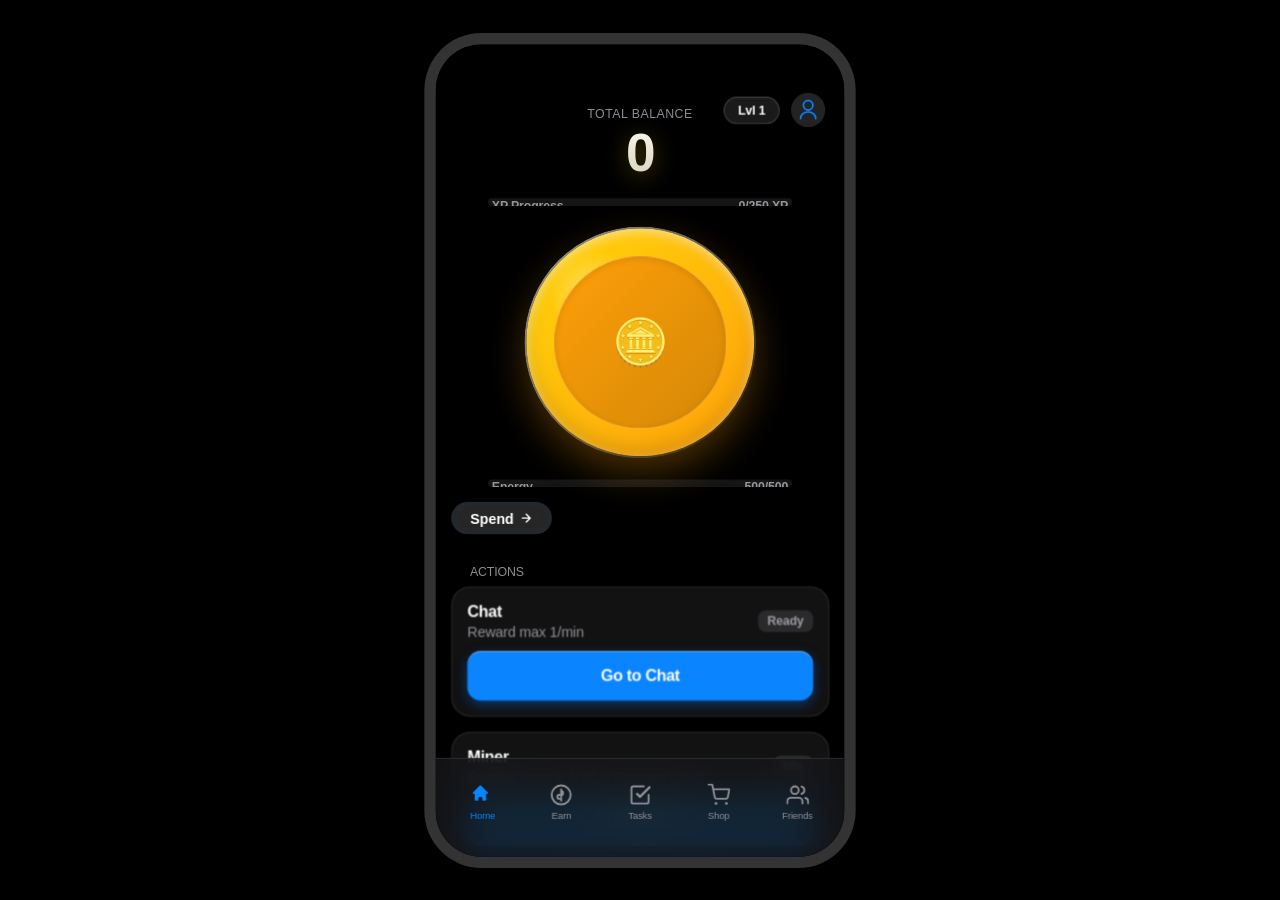
==== commit 6377452b: "Upgrade UI with premium Apple-style SVG icons Co-authored-by: imthes <102581582+imthes@users.noreply" ====
--- a/static/index.html
+++ b/static/index.html
@@ -4,8 +4,8 @@
     <meta charset="UTF-8">
     <meta name="viewport" content="width=device-width, initial-scale=1.0, maximum-scale=1.0, user-scalable=no, viewport-fit=cover">
     <title>TGM Coin</title>
-    <link rel="stylesheet" href="style.css?v=2.7">
-    <link rel="stylesheet" href="premium.css?v=2.7">
+    <link rel="stylesheet" href="style.css?v=3.0">
+    <link rel="stylesheet" href="premium.css?v=3.0">
     <script src="https://telegram.org/js/telegram-web-app.js"></script>
     <style>
       /* Icon fonts simulation */
@@ -27,9 +27,9 @@
                 <div id="level-badge" class="level-badge">Lvl 1</div>
                 <button class="profile-btn" style="margin-left: 12px;">
                   <!-- Person Crop Circle -->
-                  <svg width="24" height="24" viewBox="0 0 24 24" fill="none" xmlns="http://www.w3.org/2000/svg">
-                    <path d="M12 12C14.7614 12 17 9.76142 17 7C17 4.23858 14.7614 2 12 2C9.23858 2 7 4.23858 7 7C7 9.76142 9.23858 12 12 12Z" stroke="white" stroke-width="2"/>
-                    <path d="M4 21C4 17.134 7.58172 14 12 14C16.4183 14 20 17.134 20 21" stroke="white" stroke-width="2" stroke-linecap="round"/>
+                  <svg width="24" height="24" viewBox="0 0 24 24" fill="none" stroke="currentColor" stroke-width="1.8" stroke-linecap="round" stroke-linejoin="round" style="color: #0A84FF">
+                    <path d="M12 12C14.7614 12 17 9.76142 17 7C17 4.23858 14.7614 2 12 2C9.23858 2 7 4.23858 7 7C7 9.76142 9.23858 12 12 12Z"/>
+                    <path d="M4 21C4 17.134 7.58172 14 12 14C16.4183 14 20 17.134 20 21"/>
                   </svg>
                 </button>
             </header>
@@ -73,7 +73,7 @@
 
                         <button class="btn-tinted-pill" onclick="window.location.hash='#/shop'" style="margin-top: 16px;">
                           <span>Spend</span>
-                          <svg width="12" height="12" viewBox="0 0 24 24" fill="none" stroke="currentColor" stroke-width="3" stroke-linecap="round" stroke-linejoin="round"><path d="M5 12h14M12 5l7 7-7 7"/></svg>
+                          <svg width="14" height="14" viewBox="0 0 24 24" fill="none" stroke="currentColor" stroke-width="2.5" stroke-linecap="round" stroke-linejoin="round"><path d="M5 12h14M12 5l7 7-7 7"/></svg>
                         </button>
                     </div>
 
@@ -113,7 +113,7 @@
                                 <span id="tasks-progress" style="font-weight: 600; color: var(--accent-color);">0/3</span>
                                 <div style="font-size: 13px; color: var(--text-secondary); display: flex; align-items: center; justify-content: flex-end; gap: 4px;">
                                   View All
-                                  <svg width="10" height="10" viewBox="0 0 24 24" fill="none" stroke="currentColor" stroke-width="3" stroke-linecap="round" stroke-linejoin="round"><path d="M9 18l6-6-6-6"/></svg>
+                                  <svg width="12" height="12" viewBox="0 0 24 24" fill="none" stroke="currentColor" stroke-width="2.5" stroke-linecap="round" stroke-linejoin="round"><path d="M9 18l6-6-6-6"/></svg>
                                 </div>
                             </div>
                         </div>
@@ -186,16 +186,16 @@
             <nav>
                 <a href="#/home" class="nav-item active">
                     <div class="nav-icon">
-                      <!-- House -->
-                      <svg width="24" height="24" viewBox="0 0 24 24" fill="currentColor" xmlns="http://www.w3.org/2000/svg">
-                        <path d="M3 9.5L12 2.5L21 9.5V20.5C21 21.0523 20.5523 21.5 20 21.5H15V15.5H9V21.5H4C3.44772 21.5 3 21.0523 3 20.5V9.5Z" stroke="currentColor" stroke-width="2" stroke-linejoin="round"/>
+                      <!-- House.fill -->
+                      <svg width="24" height="24" viewBox="0 0 24 24" fill="currentColor" stroke="none">
+                        <path d="M10.707 2.293a1 1 0 00-1.414 0l-7 7a1 1 0 001.414 1.414L4 10.414V17a1 1 0 001 1h2a1 1 0 001-1v-2a1 1 0 011-1h2a1 1 0 011 1v2a1 1 0 001 1h2a1 1 0 001-1v-6.586l.293.293a1 1 0 001.414-1.414l-7-7z" />
                       </svg>
                     </div>
                     <span>Home</span>
                 </a>
                 <a href="#/earn" class="nav-item">
                     <div class="nav-icon">
-                      <!-- Dollar Sign (Earn) -->
+                      <!-- Dollar Sign (Circle) -->
                       <svg width="24" height="24" viewBox="0 0 24 24" fill="none" stroke="currentColor" stroke-width="2" stroke-linecap="round" stroke-linejoin="round">
                         <circle cx="12" cy="12" r="10"></circle>
                         <path d="M12 6v12M12 8a2 2 0 0 1 0 4h-2a2 2 0 0 0 0 4h2"></path>
@@ -205,33 +205,33 @@
                 </a>
                 <a href="#/tasks" class="nav-item">
                     <div class="nav-icon">
-                      <!-- Checkmark Square (Tasks) -->
-                      <svg width="24" height="24" viewBox="0 0 24 24" fill="none" stroke="currentColor" stroke-width="2" stroke-linecap="round" stroke-linejoin="round">
-                        <rect x="3" y="3" width="18" height="18" rx="2" ry="2"></rect>
-                        <polyline points="9 11 12 14 22 4"></polyline>
+                      <!-- Checkmark Square -->
+                      <svg width="24" height="24" viewBox="0 0 24 24" fill="none" stroke="currentColor" stroke-width="2" stroke-linecap="round" stroke-linejoin="round">
+                        <path d="M9 11l3 3L22 4" stroke-width="2.5"/>
+                        <path d="M21 12v7a2 2 0 0 1-2 2H5a2 2 0 0 1-2-2V5a2 2 0 0 1 2-2h11" stroke-width="2"/>
                       </svg>
                     </div>
                     <span>Tasks</span>
                 </a>
                 <a href="#/shop" class="nav-item">
                     <div class="nav-icon">
-                      <!-- Shopping Cart -->
-                      <svg width="24" height="24" viewBox="0 0 24 24" fill="none" stroke="currentColor" stroke-width="2" stroke-linecap="round" stroke-linejoin="round">
-                        <circle cx="9" cy="21" r="1"></circle>
-                        <circle cx="20" cy="21" r="1"></circle>
-                        <path d="M1 1h4l2.68 13.39a2 2 0 0 0 2 1.61h9.72a2 2 0 0 0 2-1.61L23 6H6"></path>
+                      <!-- Cart.fill -->
+                      <svg width="24" height="24" viewBox="0 0 24 24" fill="none" stroke="currentColor" stroke-width="2" stroke-linecap="round" stroke-linejoin="round">
+                        <circle cx="9" cy="21" r="1.5" fill="currentColor" stroke="none"></circle>
+                        <circle cx="20" cy="21" r="1.5" fill="currentColor" stroke="none"></circle>
+                        <path d="M1 1h4l2.68 13.39a2 2 0 0 0 2 1.61h9.72a2 2 0 0 0 2-1.61L23 6H6" stroke-width="2"/>
                       </svg>
                     </div>
                     <span>Shop</span>
                 </a>
                 <a href="#/friends" class="nav-item">
                     <div class="nav-icon">
-                      <!-- Users (Friends) -->
-                      <svg width="24" height="24" viewBox="0 0 24 24" fill="none" stroke="currentColor" stroke-width="2" stroke-linecap="round" stroke-linejoin="round">
-                        <path d="M17 21v-2a4 4 0 0 0-4-4H5a4 4 0 0 0-4 4v2"></path>
-                        <circle cx="9" cy="7" r="4"></circle>
-                        <path d="M23 21v-2a4 4 0 0 0-3-3.87"></path>
-                        <path d="M16 3.13a4 4 0 0 1 0 7.75"></path>
+                      <!-- Person.2.fill -->
+                      <svg width="24" height="24" viewBox="0 0 24 24" fill="none" stroke="currentColor" stroke-width="2" stroke-linecap="round" stroke-linejoin="round">
+                        <path d="M17 21v-2a4 4 0 0 0-4-4H5a4 4 0 0 0-4 4v2" />
+                        <circle cx="9" cy="7" r="4" />
+                        <path d="M23 21v-2a4 4 0 0 0-3-3.87" />
+                        <path d="M16 3.13a4 4 0 0 1 0 7.75" />
                       </svg>
                     </div>
                     <span>Friends</span>
@@ -239,6 +239,6 @@
             </nav>
         </div>
     </div>
-    <script src="app.js?v=2.7"></script>
+    <script src="app.js?v=3.0"></script>
 </body>
 </html>
